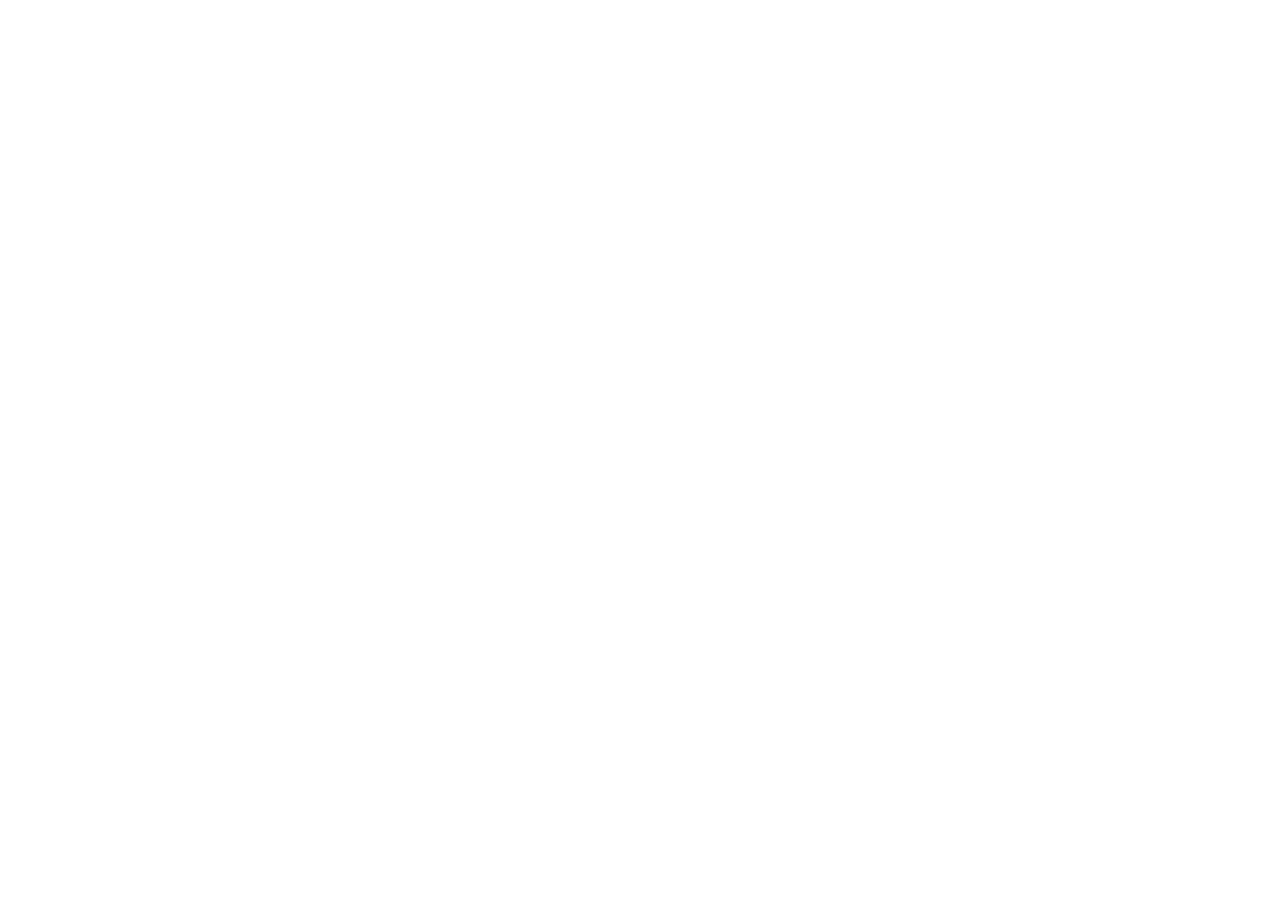
==== index.html @ 15fe7b8b "initial commit" ====
<!doctype html>
<html lang="en">
<head>
  <meta charset="utf-8">
  <title>PoowEvent UI by MLAV</title>
  <link rel="stylesheet" href="https://use.fontawesome.com/releases/v5.7.2/css/all.css" integrity="sha384-fnmOCqbTlWIlj8LyTjo7mOUStjsKC4pOpQbqyi7RrhN7udi9RwhKkMHpvLbHG9Sr" crossorigin="anonymous">
  <link rel="stylesheet" href="css/style.css">
  <link rel="shortcut icon" href="http://mlav.land/favicon.ico" type="image/x-icon" />
</head>
<body>

<div class="container">

</div>

</body>
</html>
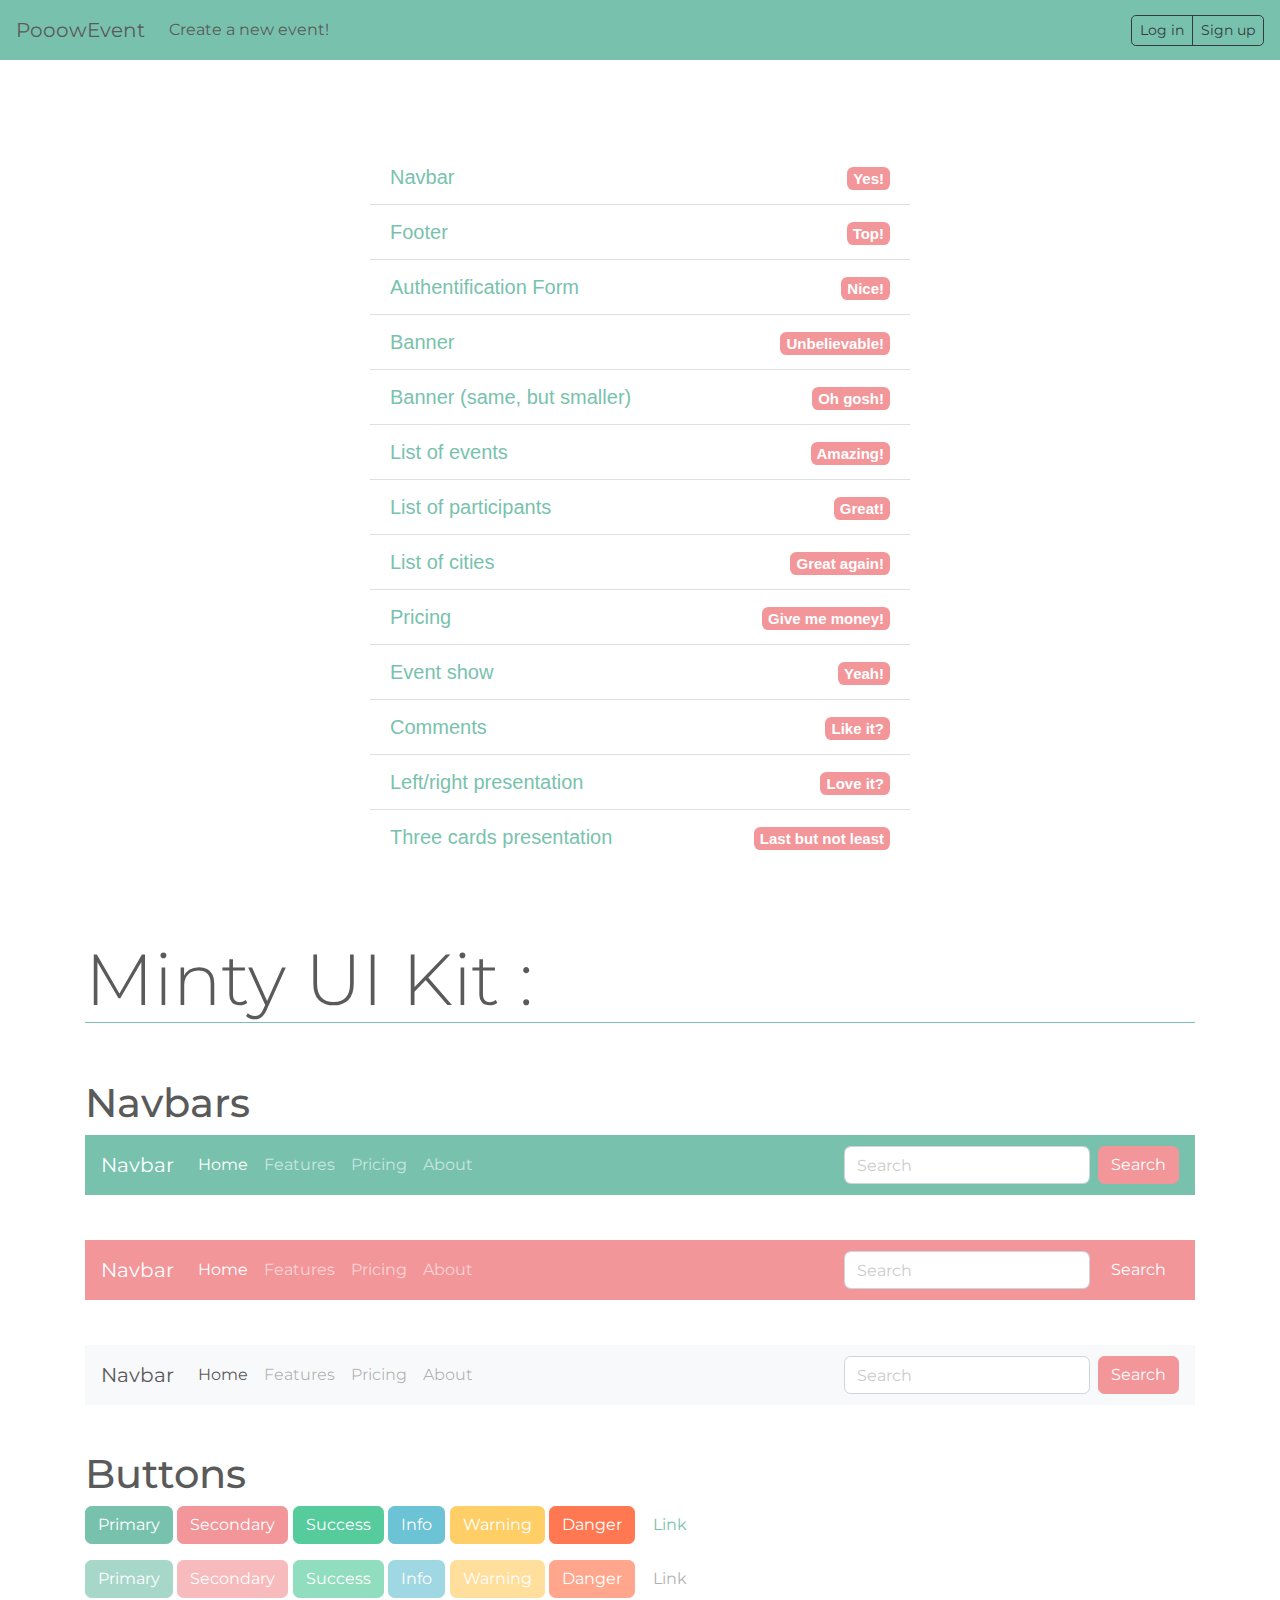
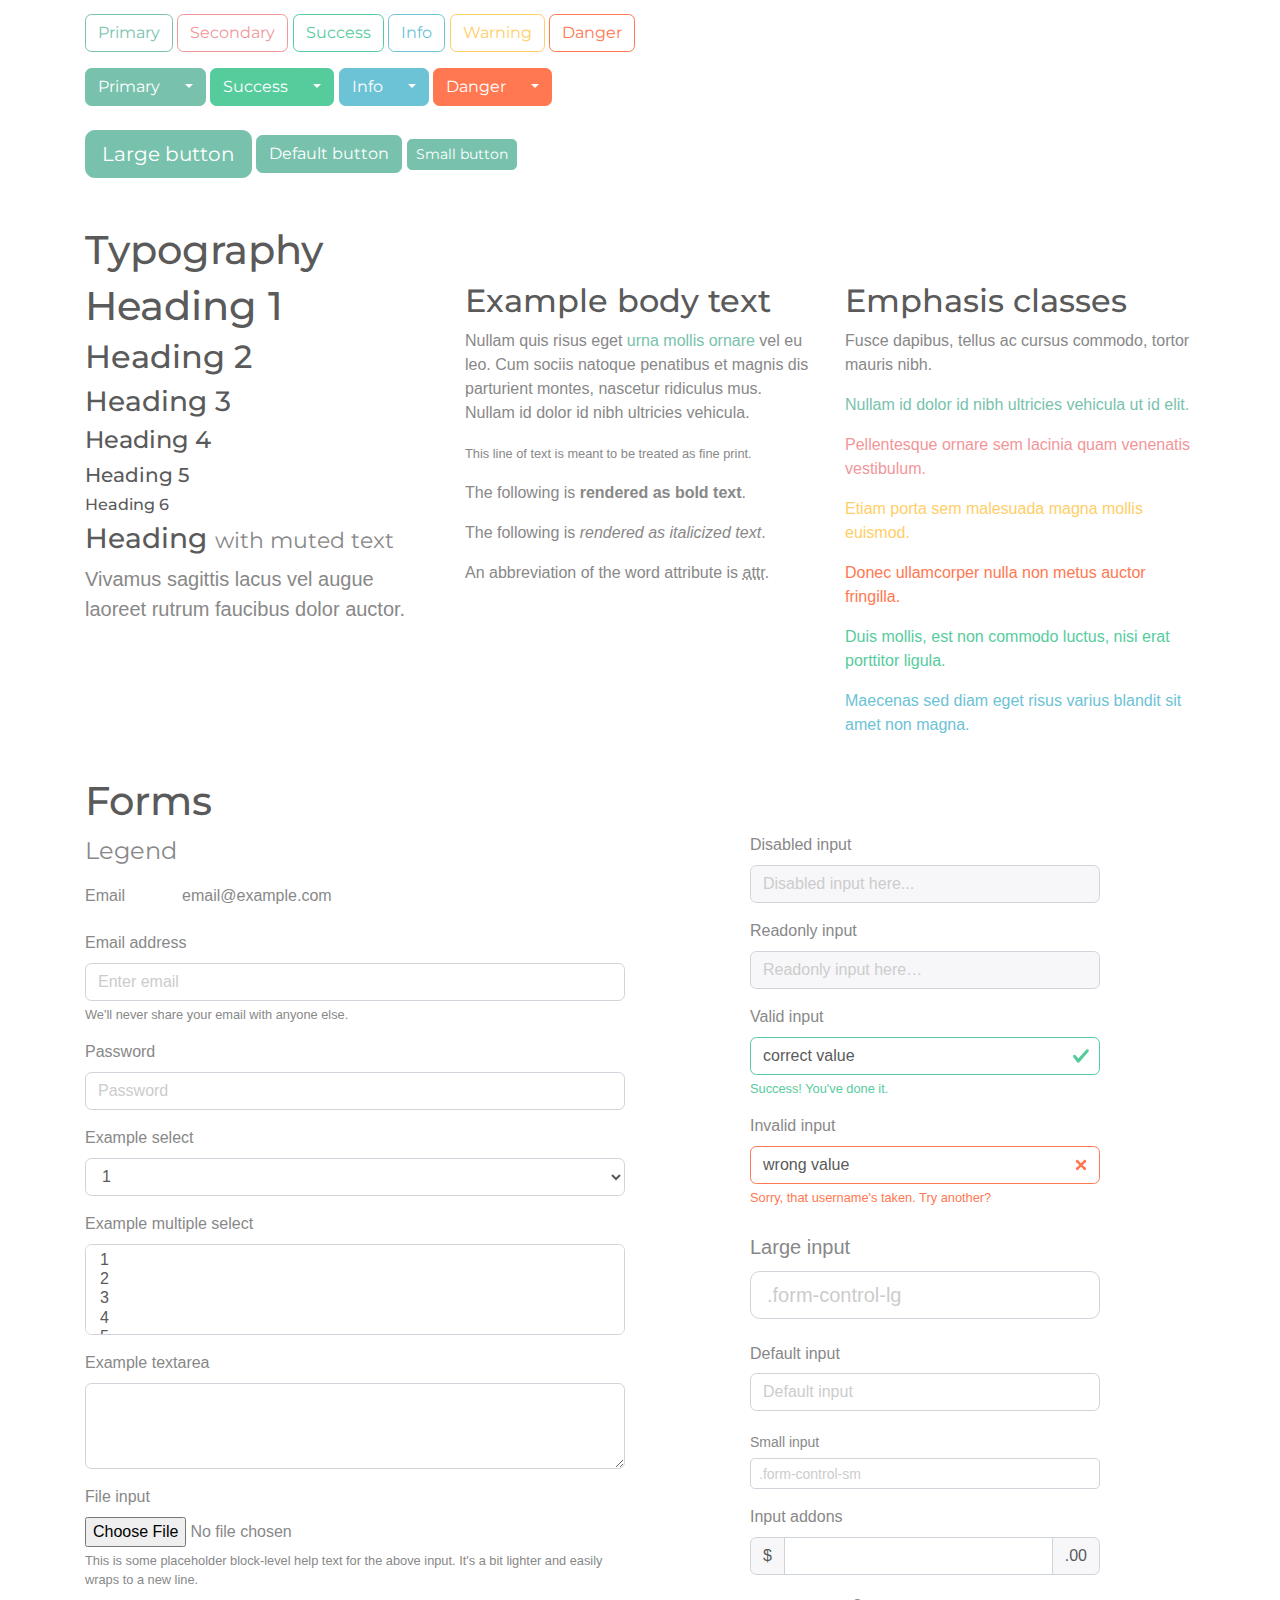
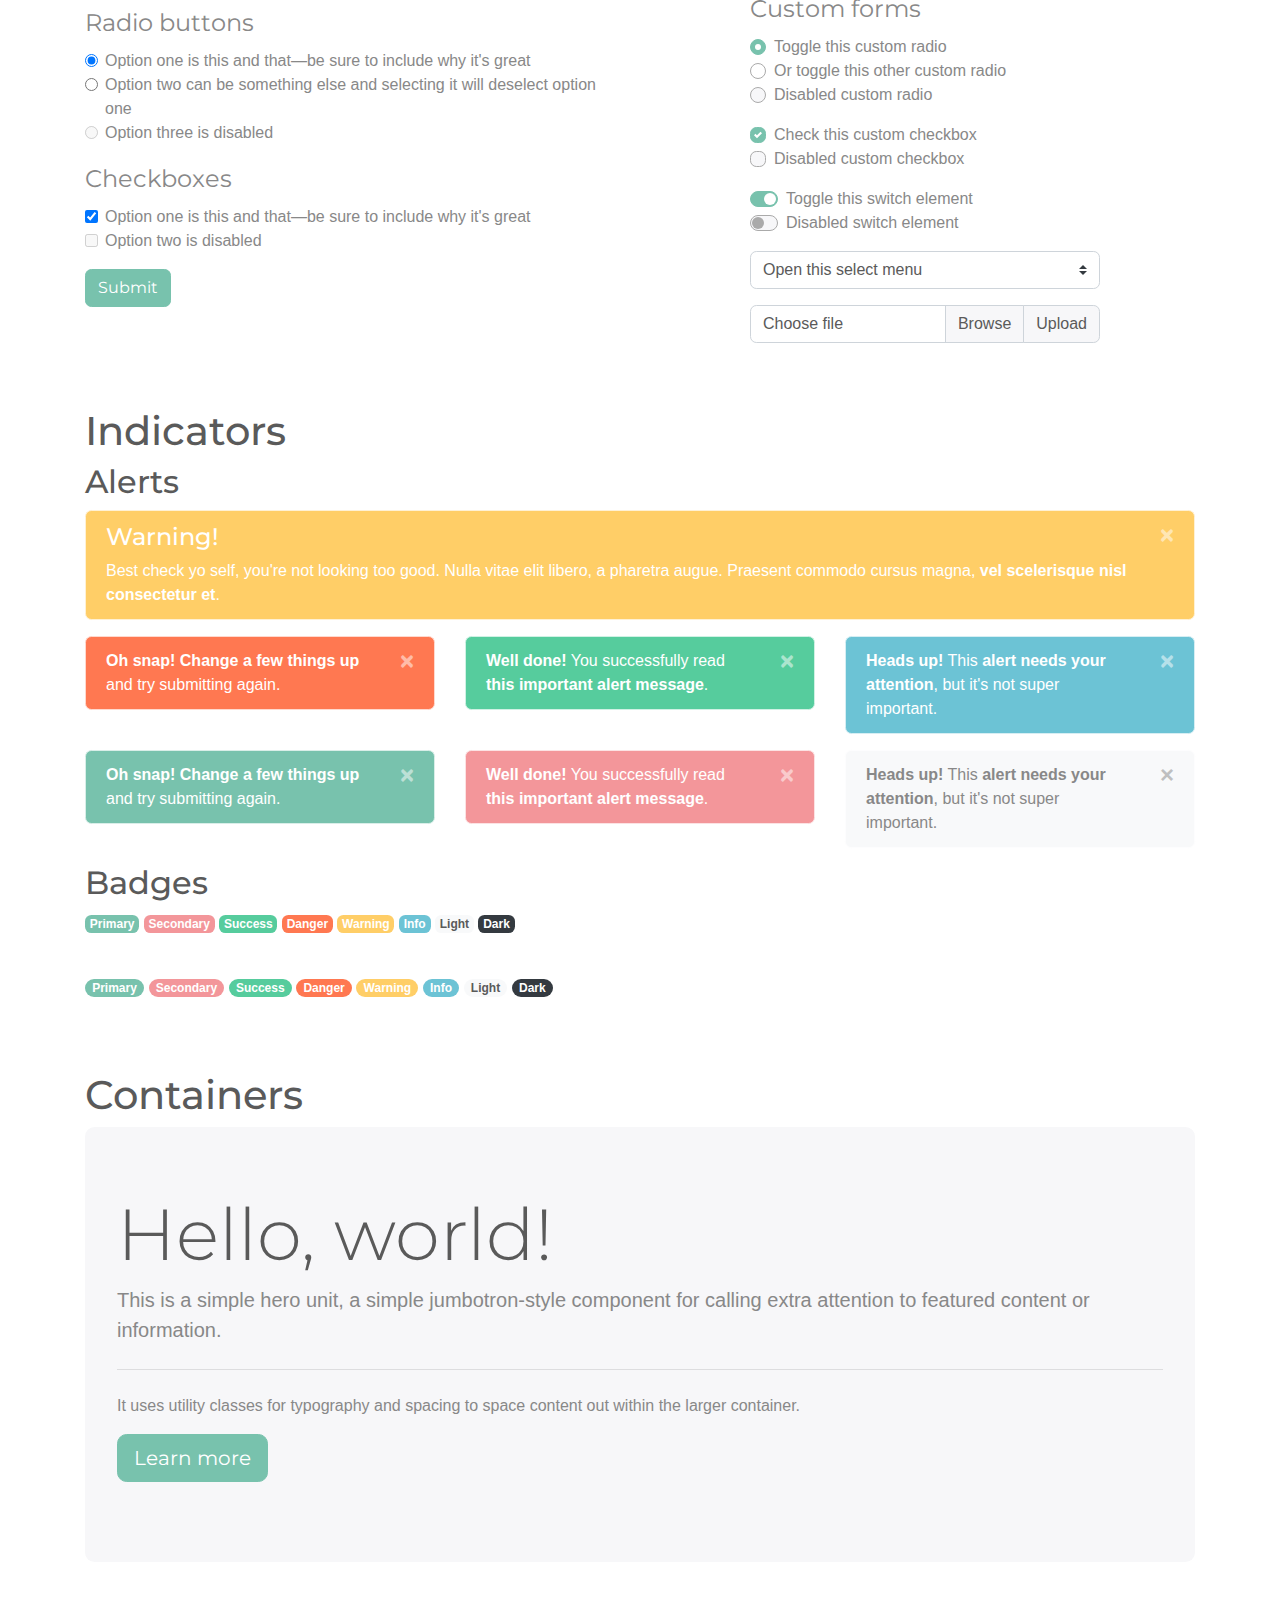
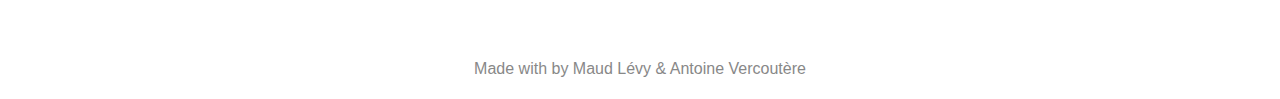
==== commit 95939439: "end of day" ====
--- a/index.html
+++ b/index.html
@@ -9,9 +9,731 @@
 </head>
 <body>
 
+<nav class="navbar sticky-top navbar-expand-lg navbar-light bg-primary">
+	<a href="index.html" class="navbar-brand">PooowEvent</a>
+      <button class="navbar-toggler" type="button" data-toggle="collapse" data-target="#navbarSupportedContent" aria-controls="navbarSupportedContent" aria-expanded="false" aria-label="Toggle navigation">
+        <span class="navbar-toggler-icon"></span>
+      </button>
+
+      <div class="collapse navbar-collapse" id="navbarSupportedContent">
+        <ul class="navbar-nav mr-auto">
+          <li class="nav-item active">
+            <a href="#" class="nav-link">Create a new event!</a>
+          </li>
+        </ul>
+
+        <ul class="navbar-nav ml-auto">
+          
+          <li class="nav-item active">
+            <div class="btn-group btn-group-sm" role="group" aria-label="Basic example">
+              <a href="#" class="btn btn-outline-dark">Log in</a>
+              <a href="#" class="btn btn-outline-dark">Sign up</a>
+            </div>
+          </li>
+
+        </ul>
+        
+      </div>
+    </nav>
+
 <div class="container">
 
+<div class="row justify-content-around">
+  <div class="col-6">
+
+  <div class="list-group list-group-flush" style="margin-top: 5vh">
+
+    <a href="navbar.html" class="list-group-item list-group-item-action d-flex justify-content-between align-items-center">
+        <span class="lead text-primary">Navbar</span>
+        <span class="lead"><span class="badge badge-secondary">Yes!</span></span>
+    </a>
+
+    <a href="footer.html" class="list-group-item list-group-item-action d-flex justify-content-between align-items-center">
+        <span class="lead text-primary">Footer</span>
+        <span class="lead"><span class="badge badge-secondary">Top!</span></span>
+    </a>
+
+    <a href="authentification_form.html" class="list-group-item list-group-item-action d-flex justify-content-between align-items-center">
+        <span class="lead text-primary">Authentification Form</span>
+        <span class="lead"><span class="badge badge-secondary">Nice!</span></span>
+    </a>
+
+    <a href="banner.html" class="list-group-item list-group-item-action d-flex justify-content-between align-items-center">
+        <span class="lead text-primary">Banner</span>
+        <span class="lead"><span class="badge badge-secondary">Unbelievable!</span></span>
+    </a>
+
+    <a href="banner-small.html" class="list-group-item list-group-item-action d-flex justify-content-between align-items-center">
+        <span class="lead text-primary">Banner (same, but smaller)</span>
+        <span class="lead"><span class="badge badge-secondary">Oh gosh!</span></span>
+    </a>
+
+    <a href="list-events.html" class="list-group-item list-group-item-action d-flex justify-content-between align-items-center">
+        <span class="lead text-primary">List of events</span>
+        <span class="lead"><span class="badge badge-secondary">Amazing!</span></span>
+    </a>
+
+    <a href="list-participants.html" class="list-group-item list-group-item-action d-flex justify-content-between align-items-center">
+        <span class="lead text-primary">List of participants</span>
+        <span class="lead"><span class="badge badge-secondary">Great!</span></span>
+    </a>
+
+    <a href="list-cities.html" class="list-group-item list-group-item-action d-flex justify-content-between align-items-center">
+        <span class="lead text-primary">List of cities</span>
+        <span class="lead"><span class="badge badge-secondary">Great again!</span></span>
+    </a>
+
+    <a href="pricing.html" class="list-group-item list-group-item-action d-flex justify-content-between align-items-center">
+        <span class="lead text-primary">Pricing</span>
+        <span class="lead"><span class="badge badge-secondary">Give me money!</span></span>
+    </a>
+
+    <a href="event.html" class="list-group-item list-group-item-action d-flex justify-content-between align-items-center">
+        <span class="lead text-primary">Event show</span>
+        <span class="lead"><span class="badge badge-secondary">Yeah!</span></span>
+    </a>
+
+    <a href="comments.html" class="list-group-item list-group-item-action d-flex justify-content-between align-items-center">
+        <span class="lead text-primary">Comments</span>
+        <span class="lead"><span class="badge badge-secondary">Like it?</span></span>
+    </a>
+
+    <a href="left-right-presentation.html" class="list-group-item list-group-item-action d-flex justify-content-between align-items-center">
+        <span class="lead text-primary">Left/right presentation</span>
+        <span class="lead"><span class="badge badge-secondary">Love it?</span></span>
+    </a>
+
+     <a href="three_cards.html" class="list-group-item list-group-item-action d-flex justify-content-between align-items-center">
+        <span class="lead text-primary">Three cards presentation</span>
+        <span class="lead"><span class="badge badge-secondary">Last but not least</span></span>
+    </a>
+
+  </div>
 </div>
+</div>
+
+<br>
+<br><br>
+
+
+<h1 class="display-3 text-left" style="border-bottom: 1px solid #78C2AD">Minty UI Kit :</h1>
+
+<br><br>
+  
+  <!-- NAVBARS -->
+
+  <div class="bs-docs-section clearfix">
+        <div class="row">
+          <div class="col-lg-12">
+            <div class="page-header">
+              <h1 id="navbars">Navbars</h1>
+            </div>
+
+            <div class="bs-component">
+              <nav class="navbar navbar-expand-lg navbar-dark bg-primary">
+                <a class="navbar-brand" href="#">Navbar</a>
+                <button class="navbar-toggler" type="button" data-toggle="collapse" data-target="#navbarColor01" aria-controls="navbarColor01" aria-expanded="false" aria-label="Toggle navigation">
+                  <span class="navbar-toggler-icon"></span>
+                </button>
+
+                <div class="collapse navbar-collapse" id="navbarColor01">
+                  <ul class="navbar-nav mr-auto">
+                    <li class="nav-item active">
+                      <a class="nav-link" href="#">Home <span class="sr-only">(current)</span></a>
+                    </li>
+                    <li class="nav-item">
+                      <a class="nav-link" href="#">Features</a>
+                    </li>
+                    <li class="nav-item">
+                      <a class="nav-link" href="#">Pricing</a>
+                    </li>
+                    <li class="nav-item">
+                      <a class="nav-link" href="#">About</a>
+                    </li>
+                  </ul>
+                  <form class="form-inline my-2 my-lg-0">
+                    <input class="form-control mr-sm-2" type="text" placeholder="Search">
+                    <button class="btn btn-secondary my-2 my-sm-0" type="submit">Search</button>
+                  </form>
+                </div>
+              </nav>
+            </div>
+
+            <div class="bs-component">
+              <nav class="navbar navbar-expand-lg navbar-dark bg-dark">
+                <a class="navbar-brand" href="#">Navbar</a>
+                <button class="navbar-toggler" type="button" data-toggle="collapse" data-target="#navbarColor02" aria-controls="navbarColor02" aria-expanded="false" aria-label="Toggle navigation">
+                  <span class="navbar-toggler-icon"></span>
+                </button>
+
+                <div class="collapse navbar-collapse" id="navbarColor02">
+                  <ul class="navbar-nav mr-auto">
+                    <li class="nav-item active">
+                      <a class="nav-link" href="#">Home <span class="sr-only">(current)</span></a>
+                    </li>
+                    <li class="nav-item">
+                      <a class="nav-link" href="#">Features</a>
+                    </li>
+                    <li class="nav-item">
+                      <a class="nav-link" href="#">Pricing</a>
+                    </li>
+                    <li class="nav-item">
+                      <a class="nav-link" href="#">About</a>
+                    </li>
+                  </ul>
+                  <form class="form-inline my-2 my-lg-0">
+                    <input class="form-control mr-sm-2" type="text" placeholder="Search">
+                    <button class="btn btn-secondary my-2 my-sm-0" type="submit">Search</button>
+                  </form>
+                </div>
+              </nav>
+            </div>
+
+            <div class="bs-component">
+              <nav class="navbar navbar-expand-lg navbar-light bg-light">
+                <a class="navbar-brand" href="#">Navbar</a>
+                <button class="navbar-toggler" type="button" data-toggle="collapse" data-target="#navbarColor03" aria-controls="navbarColor03" aria-expanded="false" aria-label="Toggle navigation">
+                  <span class="navbar-toggler-icon"></span>
+                </button>
+
+                <div class="collapse navbar-collapse" id="navbarColor03">
+                  <ul class="navbar-nav mr-auto">
+                    <li class="nav-item active">
+                      <a class="nav-link" href="#">Home <span class="sr-only">(current)</span></a>
+                    </li>
+                    <li class="nav-item">
+                      <a class="nav-link" href="#">Features</a>
+                    </li>
+                    <li class="nav-item">
+                      <a class="nav-link" href="#">Pricing</a>
+                    </li>
+                    <li class="nav-item">
+                      <a class="nav-link" href="#">About</a>
+                    </li>
+                  </ul>
+                  <form class="form-inline my-2 my-lg-0">
+                    <input class="form-control mr-sm-2" type="text" placeholder="Search">
+                    <button class="btn btn-secondary my-2 my-sm-0" type="submit">Search</button>
+                  </form>
+                </div>
+              </nav>
+            </div>
+
+          </div>
+        </div>
+      </div>
+
+      <!-- BUTTONS -->
+
+<div class="bs-docs-section">
+        <div class="page-header">
+          <div class="row">
+            <div class="col-lg-12">
+              <h1 id="buttons">Buttons</h1>
+            </div>
+          </div>
+        </div>
+
+        <div class="row">
+          <div class="col-lg-12">
+
+            <p class="bs-component">
+              <button type="button" class="btn btn-primary">Primary</button>
+              <button type="button" class="btn btn-secondary">Secondary</button>
+              <button type="button" class="btn btn-success">Success</button>
+              <button type="button" class="btn btn-info">Info</button>
+              <button type="button" class="btn btn-warning">Warning</button>
+              <button type="button" class="btn btn-danger">Danger</button>
+              <button type="button" class="btn btn-link">Link</button>
+            </p>
+
+            <p class="bs-component">
+              <button type="button" class="btn btn-primary disabled">Primary</button>
+              <button type="button" class="btn btn-secondary disabled">Secondary</button>
+              <button type="button" class="btn btn-success disabled">Success</button>
+              <button type="button" class="btn btn-info disabled">Info</button>
+              <button type="button" class="btn btn-warning disabled">Warning</button>
+              <button type="button" class="btn btn-danger disabled">Danger</button>
+              <button type="button" class="btn btn-link disabled">Link</button>
+            </p>
+
+            <p class="bs-component">
+              <button type="button" class="btn btn-outline-primary">Primary</button>
+              <button type="button" class="btn btn-outline-secondary">Secondary</button>
+              <button type="button" class="btn btn-outline-success">Success</button>
+              <button type="button" class="btn btn-outline-info">Info</button>
+              <button type="button" class="btn btn-outline-warning">Warning</button>
+              <button type="button" class="btn btn-outline-danger">Danger</button>
+            </p>
+
+            <div class="bs-component">
+              <div class="btn-group" role="group" aria-label="Button group with nested dropdown">
+                <button type="button" class="btn btn-primary">Primary</button>
+                <div class="btn-group" role="group">
+                  <button id="btnGroupDrop1" type="button" class="btn btn-primary dropdown-toggle" data-toggle="dropdown" aria-haspopup="true" aria-expanded="false"></button>
+                  <div class="dropdown-menu" aria-labelledby="btnGroupDrop1">
+                    <a class="dropdown-item" href="#">Dropdown link</a>
+                    <a class="dropdown-item" href="#">Dropdown link</a>
+                  </div>
+                </div>
+              </div>
+
+              <div class="btn-group" role="group" aria-label="Button group with nested dropdown">
+                <button type="button" class="btn btn-success">Success</button>
+                <div class="btn-group" role="group">
+                  <button id="btnGroupDrop2" type="button" class="btn btn-success dropdown-toggle" data-toggle="dropdown" aria-haspopup="true" aria-expanded="false"></button>
+                  <div class="dropdown-menu" aria-labelledby="btnGroupDrop2">
+                    <a class="dropdown-item" href="#">Dropdown link</a>
+                    <a class="dropdown-item" href="#">Dropdown link</a>
+                  </div>
+                </div>
+              </div>
+              
+              <div class="btn-group" role="group" aria-label="Button group with nested dropdown">
+                <button type="button" class="btn btn-info">Info</button>
+                <div class="btn-group" role="group">
+                  <button id="btnGroupDrop3" type="button" class="btn btn-info dropdown-toggle" data-toggle="dropdown" aria-haspopup="true" aria-expanded="false"></button>
+                  <div class="dropdown-menu" aria-labelledby="btnGroupDrop3">
+                    <a class="dropdown-item" href="#">Dropdown link</a>
+                    <a class="dropdown-item" href="#">Dropdown link</a>
+                  </div>
+                </div>
+              </div>
+              
+              <div class="btn-group" role="group" aria-label="Button group with nested dropdown">
+                <button type="button" class="btn btn-danger">Danger</button>
+                <div class="btn-group" role="group">
+                  <button id="btnGroupDrop4" type="button" class="btn btn-danger dropdown-toggle" data-toggle="dropdown" aria-haspopup="true" aria-expanded="false"></button>
+                  <div class="dropdown-menu" aria-labelledby="btnGroupDrop4">
+                    <a class="dropdown-item" href="#">Dropdown link</a>
+                    <a class="dropdown-item" href="#">Dropdown link</a>
+                  </div>
+                </div>
+              </div>
+            </div>
+<br>
+            <div class="bs-component">
+              <button type="button" class="btn btn-primary btn-lg">Large button</button>
+              <button type="button" class="btn btn-primary">Default button</button>
+              <button type="button" class="btn btn-primary btn-sm">Small button</button>
+            </div>
+          </div>
+        </div>
+      </div>
+
+      <!-- Typography -->
+      <br><br>
+
+      <div class="bs-docs-section">
+        <div class="row">
+          <div class="col-lg-12">
+            <div class="page-header">
+              <h1 id="typography">Typography</h1>
+            </div>
+          </div>
+        </div>
+
+        <!-- Headings -->
+
+        <div class="row">
+          <div class="col-lg-4">
+            <div class="bs-component">
+              <h1>Heading 1</h1>
+              <h2>Heading 2</h2>
+              <h3>Heading 3</h3>
+              <h4>Heading 4</h4>
+              <h5>Heading 5</h5>
+              <h6>Heading 6</h6>
+              <h3>
+                Heading
+                <small class="text-muted">with muted text</small>
+              </h3>
+              <p class="lead">Vivamus sagittis lacus vel augue laoreet rutrum faucibus dolor auctor.</p>
+            </div>
+          </div>
+          <div class="col-lg-4">
+            <div class="bs-component">
+              <h2>Example body text</h2>
+              <p>Nullam quis risus eget <a href="#">urna mollis ornare</a> vel eu leo. Cum sociis natoque penatibus et magnis dis parturient montes, nascetur ridiculus mus. Nullam id dolor id nibh ultricies vehicula.</p>
+              <p><small>This line of text is meant to be treated as fine print.</small></p>
+              <p>The following is <strong>rendered as bold text</strong>.</p>
+              <p>The following is <em>rendered as italicized text</em>.</p>
+              <p>An abbreviation of the word attribute is <abbr title="attribute">attr</abbr>.</p>
+            </div>
+
+          </div>
+          <div class="col-lg-4">
+            <div class="bs-component">
+              <h2>Emphasis classes</h2>
+              <p class="text-muted">Fusce dapibus, tellus ac cursus commodo, tortor mauris nibh.</p>
+              <p class="text-primary">Nullam id dolor id nibh ultricies vehicula ut id elit.</p>
+              <p class="text-secondary">Pellentesque ornare sem lacinia quam venenatis vestibulum.</p>
+              <p class="text-warning">Etiam porta sem malesuada magna mollis euismod.</p>
+              <p class="text-danger">Donec ullamcorper nulla non metus auctor fringilla.</p>
+              <p class="text-success">Duis mollis, est non commodo luctus, nisi erat porttitor ligula.</p>
+              <p class="text-info">Maecenas sed diam eget risus varius blandit sit amet non magna.</p>
+            </div>
+
+          </div>
+        </div>
+
+        <!-- Forms -->
+
+        <br>
+
+        <div class="bs-docs-section">
+        <div class="row">
+          <div class="col-lg-12">
+            <div class="page-header">
+              <h1 id="forms">Forms</h1>
+            </div>
+          </div>
+        </div>
+
+        <div class="row">
+          <div class="col-lg-6">
+            <div class="bs-component">
+              <form>
+                <fieldset>
+                  <legend>Legend</legend>
+                  <div class="form-group row">
+                    <label for="staticEmail" class="col-sm-2 col-form-label">Email</label>
+                    <div class="col-sm-10">
+                      <input type="text" readonly class="form-control-plaintext" id="staticEmail" value="email@example.com">
+                    </div>
+                  </div>
+                  <div class="form-group">
+                    <label for="exampleInputEmail1">Email address</label>
+                    <input type="email" class="form-control" id="exampleInputEmail1" aria-describedby="emailHelp" placeholder="Enter email">
+                    <small id="emailHelp" class="form-text text-muted">We'll never share your email with anyone else.</small>
+                  </div>
+                  <div class="form-group">
+                    <label for="exampleInputPassword1">Password</label>
+                    <input type="password" class="form-control" id="exampleInputPassword1" placeholder="Password">
+                  </div>
+                  <div class="form-group">
+                    <label for="exampleSelect1">Example select</label>
+                    <select class="form-control" id="exampleSelect1">
+                      <option>1</option>
+                      <option>2</option>
+                      <option>3</option>
+                      <option>4</option>
+                      <option>5</option>
+                    </select>
+                  </div>
+                  <div class="form-group">
+                    <label for="exampleSelect2">Example multiple select</label>
+                    <select multiple class="form-control" id="exampleSelect2">
+                      <option>1</option>
+                      <option>2</option>
+                      <option>3</option>
+                      <option>4</option>
+                      <option>5</option>
+                    </select>
+                  </div>
+                  <div class="form-group">
+                    <label for="exampleTextarea">Example textarea</label>
+                    <textarea class="form-control" id="exampleTextarea" rows="3"></textarea>
+                  </div>
+                  <div class="form-group">
+                    <label for="exampleInputFile">File input</label>
+                    <input type="file" class="form-control-file" id="exampleInputFile" aria-describedby="fileHelp">
+                    <small id="fileHelp" class="form-text text-muted">This is some placeholder block-level help text for the above input. It's a bit lighter and easily wraps to a new line.</small>
+                  </div>
+                  <fieldset class="form-group">
+                    <legend>Radio buttons</legend>
+                    <div class="form-check">
+                      <label class="form-check-label">
+                        <input type="radio" class="form-check-input" name="optionsRadios" id="optionsRadios1" value="option1" checked>
+                        Option one is this and that&mdash;be sure to include why it's great
+                      </label>
+                    </div>
+                    <div class="form-check">
+                    <label class="form-check-label">
+                        <input type="radio" class="form-check-input" name="optionsRadios" id="optionsRadios2" value="option2">
+                        Option two can be something else and selecting it will deselect option one
+                      </label>
+                    </div>
+                    <div class="form-check disabled">
+                    <label class="form-check-label">
+                        <input type="radio" class="form-check-input" name="optionsRadios" id="optionsRadios3" value="option3" disabled>
+                        Option three is disabled
+                      </label>
+                    </div>
+                  </fieldset>
+                  <fieldset class="form-group">
+                    <legend>Checkboxes</legend>
+                    <div class="form-check">
+                      <label class="form-check-label">
+                        <input class="form-check-input" type="checkbox" value="" checked>
+                        Option one is this and that&mdash;be sure to include why it's great
+                      </label>
+                    </div>
+                    <div class="form-check disabled">
+                      <label class="form-check-label">
+                        <input class="form-check-input" type="checkbox" value="" disabled>
+                        Option two is disabled
+                      </label>
+                    </div>
+                  </fieldset>
+                  <button type="submit" class="btn btn-primary">Submit</button>
+                </fieldset>
+              </form>
+            </div>
+          </div>
+          <div class="col-lg-4 offset-lg-1">
+
+            <form class="bs-component">
+              <div class="form-group">
+                <fieldset disabled>
+                  <label class="control-label" for="disabledInput">Disabled input</label>
+                  <input class="form-control" id="disabledInput" type="text" placeholder="Disabled input here..." disabled="">
+                </fieldset>
+              </div>
+
+              <div class="form-group">
+                <fieldset>
+                  <label class="control-label" for="readOnlyInput">Readonly input</label>
+                  <input class="form-control" id="readOnlyInput" type="text" placeholder="Readonly input here…" readonly>
+                </fieldset>
+              </div>
+
+              <div class="form-group has-success">
+                <label class="form-control-label" for="inputSuccess1">Valid input</label>
+                <input type="text" value="correct value" class="form-control is-valid" id="inputValid">
+                <div class="valid-feedback">Success! You've done it.</div>
+              </div>
+
+              <div class="form-group has-danger">
+                <label class="form-control-label" for="inputDanger1">Invalid input</label>
+                <input type="text" value="wrong value" class="form-control is-invalid" id="inputInvalid">
+                <div class="invalid-feedback">Sorry, that username's taken. Try another?</div>
+              </div>
+
+              <div class="form-group">
+                <label class="col-form-label col-form-label-lg" for="inputLarge">Large input</label>
+                <input class="form-control form-control-lg" type="text" placeholder=".form-control-lg" id="inputLarge">
+              </div>
+
+              <div class="form-group">
+                <label class="col-form-label" for="inputDefault">Default input</label>
+                <input type="text" class="form-control" placeholder="Default input" id="inputDefault">
+              </div>
+
+              <div class="form-group">
+                <label class="col-form-label col-form-label-sm" for="inputSmall">Small input</label>
+                <input class="form-control form-control-sm" type="text" placeholder=".form-control-sm" id="inputSmall">
+              </div>
+
+              <div class="form-group">
+                <label class="control-label">Input addons</label>
+                <div class="form-group">
+                  <div class="input-group mb-3">
+                    <div class="input-group-prepend">
+                      <span class="input-group-text">$</span>
+                    </div>
+                    <input type="text" class="form-control" aria-label="Amount (to the nearest dollar)">
+                    <div class="input-group-append">
+                      <span class="input-group-text">.00</span>
+                    </div>
+                  </div>
+                </div>
+              </div>
+            </form>
+
+            <div class="bs-component">
+              <fieldset>
+                <legend>Custom forms</legend>
+                <div class="form-group">
+                  <div class="custom-control custom-radio">
+                    <input type="radio" id="customRadio1" name="customRadio" class="custom-control-input" checked>
+                    <label class="custom-control-label" for="customRadio1">Toggle this custom radio</label>
+                  </div>
+                  <div class="custom-control custom-radio">
+                    <input type="radio" id="customRadio2" name="customRadio" class="custom-control-input">
+                    <label class="custom-control-label" for="customRadio2">Or toggle this other custom radio</label>
+                  </div>
+                  <div class="custom-control custom-radio">
+                    <input type="radio" id="customRadio3" name="customRadio" class="custom-control-input" disabled>
+                    <label class="custom-control-label" for="customRadio3">Disabled custom radio</label>
+                  </div>
+                </div>
+                <div class="form-group">
+                  <div class="custom-control custom-checkbox">
+                    <input type="checkbox" class="custom-control-input" id="customCheck1" checked>
+                    <label class="custom-control-label" for="customCheck1">Check this custom checkbox</label>
+                  </div>
+                  <div class="custom-control custom-checkbox">
+                    <input type="checkbox" class="custom-control-input" id="customCheck2" disabled>
+                    <label class="custom-control-label" for="customCheck2">Disabled custom checkbox</label>
+                  </div>
+                </div>
+                <div class="form-group">
+                  <div class="custom-control custom-switch">
+                    <input type="checkbox" class="custom-control-input" id="customSwitch1" checked>
+                    <label class="custom-control-label" for="customSwitch1">Toggle this switch element</label>
+                  </div>
+                  <div class="custom-control custom-switch">
+                    <input type="checkbox" class="custom-control-input" disabled id="customSwitch2">
+                    <label class="custom-control-label" for="customSwitch2">Disabled switch element</label>
+                  </div>
+                </div>
+                <div class="form-group">
+                  <select class="custom-select">
+                    <option selected>Open this select menu</option>
+                    <option value="1">One</option>
+                    <option value="2">Two</option>
+                    <option value="3">Three</option>
+                  </select>
+                </div>
+                <div class="form-group">
+                  <div class="input-group mb-3">
+                    <div class="custom-file">
+                      <input type="file" class="custom-file-input" id="inputGroupFile02">
+                      <label class="custom-file-label" for="inputGroupFile02">Choose file</label>
+                    </div>
+                    <div class="input-group-append">
+                      <span class="input-group-text" id="">Upload</span>
+                    </div>
+                  </div>
+                </div>
+              </fieldset>
+            </div>
+
+          </div>
+        </div>
+      </div>
+
+      <br><br>
+
+      <div class="bs-docs-section">
+
+        <div class="row">
+          <div class="col-lg-12">
+            <div class="page-header">
+              <h1 id="indicators">Indicators</h1>
+            </div>
+          </div>
+        </div>
+
+        <div class="row">
+          <div class="col-lg-12">
+            <h2>Alerts</h2>
+            <div class="bs-component">
+              <div class="alert alert-dismissible alert-warning">
+                <button type="button" class="close" data-dismiss="alert">&times;</button>
+                <h4 class="alert-heading">Warning!</h4>
+                <p class="mb-0">Best check yo self, you're not looking too good. Nulla vitae elit libero, a pharetra augue. Praesent commodo cursus magna, <a href="#" class="alert-link">vel scelerisque nisl consectetur et</a>.</p>
+              </div>
+            </div>
+          </div>
+        </div>
+        <div class="row">
+          <div class="col-lg-4">
+            <div class="bs-component">
+              <div class="alert alert-dismissible alert-danger">
+                <button type="button" class="close" data-dismiss="alert">&times;</button>
+                <strong>Oh snap!</strong> <a href="#" class="alert-link">Change a few things up</a> and try submitting again.
+              </div>
+            </div>
+          </div>
+          <div class="col-lg-4">
+            <div class="bs-component">
+              <div class="alert alert-dismissible alert-success">
+                <button type="button" class="close" data-dismiss="alert">&times;</button>
+                <strong>Well done!</strong> You successfully read <a href="#" class="alert-link">this important alert message</a>.
+              </div>
+            </div>
+          </div>
+          <div class="col-lg-4">
+            <div class="bs-component">
+              <div class="alert alert-dismissible alert-info">
+                <button type="button" class="close" data-dismiss="alert">&times;</button>
+                <strong>Heads up!</strong> This <a href="#" class="alert-link">alert needs your attention</a>, but it's not super important.
+              </div>
+            </div>
+          </div>
+        </div>
+        <div class="row">
+          <div class="col-lg-4">
+            <div class="bs-component">
+              <div class="alert alert-dismissible alert-primary">
+                <button type="button" class="close" data-dismiss="alert">&times;</button>
+                <strong>Oh snap!</strong> <a href="#" class="alert-link">Change a few things up</a> and try submitting again.
+              </div>
+            </div>
+          </div>
+          <div class="col-lg-4">
+            <div class="bs-component">
+              <div class="alert alert-dismissible alert-secondary">
+                <button type="button" class="close" data-dismiss="alert">&times;</button>
+                <strong>Well done!</strong> You successfully read <a href="#" class="alert-link">this important alert message</a>.
+              </div>
+            </div>
+          </div>
+          <div class="col-lg-4">
+            <div class="bs-component">
+              <div class="alert alert-dismissible alert-light">
+                <button type="button" class="close" data-dismiss="alert">&times;</button>
+                <strong>Heads up!</strong> This <a href="#" class="alert-link">alert needs your attention</a>, but it's not super important.
+              </div>
+            </div>
+          </div>
+        </div>
+        <div>
+          <h2>Badges</h2>
+          <div class="bs-component" style="margin-bottom: 40px;">
+            <span class="badge badge-primary">Primary</span>
+            <span class="badge badge-secondary">Secondary</span>
+            <span class="badge badge-success">Success</span>
+            <span class="badge badge-danger">Danger</span>
+            <span class="badge badge-warning">Warning</span>
+            <span class="badge badge-info">Info</span>
+            <span class="badge badge-light">Light</span>
+            <span class="badge badge-dark">Dark</span>
+          </div>
+          <div class="bs-component">
+            <span class="badge badge-pill badge-primary">Primary</span>
+            <span class="badge badge-pill badge-secondary">Secondary</span>
+            <span class="badge badge-pill badge-success">Success</span>
+            <span class="badge badge-pill badge-danger">Danger</span>
+            <span class="badge badge-pill badge-warning">Warning</span>
+            <span class="badge badge-pill badge-info">Info</span>
+            <span class="badge badge-pill badge-light">Light</span>
+            <span class="badge badge-pill badge-dark">Dark</span>
+          </div>
+        </div>
+      </div>
+    </div>
+<br><br><br>
+
+      <div class="bs-docs-section">
+
+        <div class="row">
+          <div class="col-lg-12">
+            <div class="page-header">
+              <h1 id="containers">Containers</h1>
+            </div>
+            <div class="bs-component">
+              <div class="jumbotron">
+                <h1 class="display-3">Hello, world!</h1>
+                <p class="lead">This is a simple hero unit, a simple jumbotron-style component for calling extra attention to featured content or information.</p>
+                <hr class="my-4">
+                <p>It uses utility classes for typography and spacing to space content out within the larger container.</p>
+                <p class="lead">
+                  <a class="btn btn-primary btn-lg" href="#" role="button">Learn more</a>
+                </p>
+              </div>
+            </div>
+          </div>
+        </div>
+
+
+</div>
+
+<footer class="footer">
+        <span class="text-muted">Made with <i class="far fa-heart text-secondary"></i> by Maud Lévy & Antoine Vercoutère </span>
+</footer>
 
 </body>
 </html>